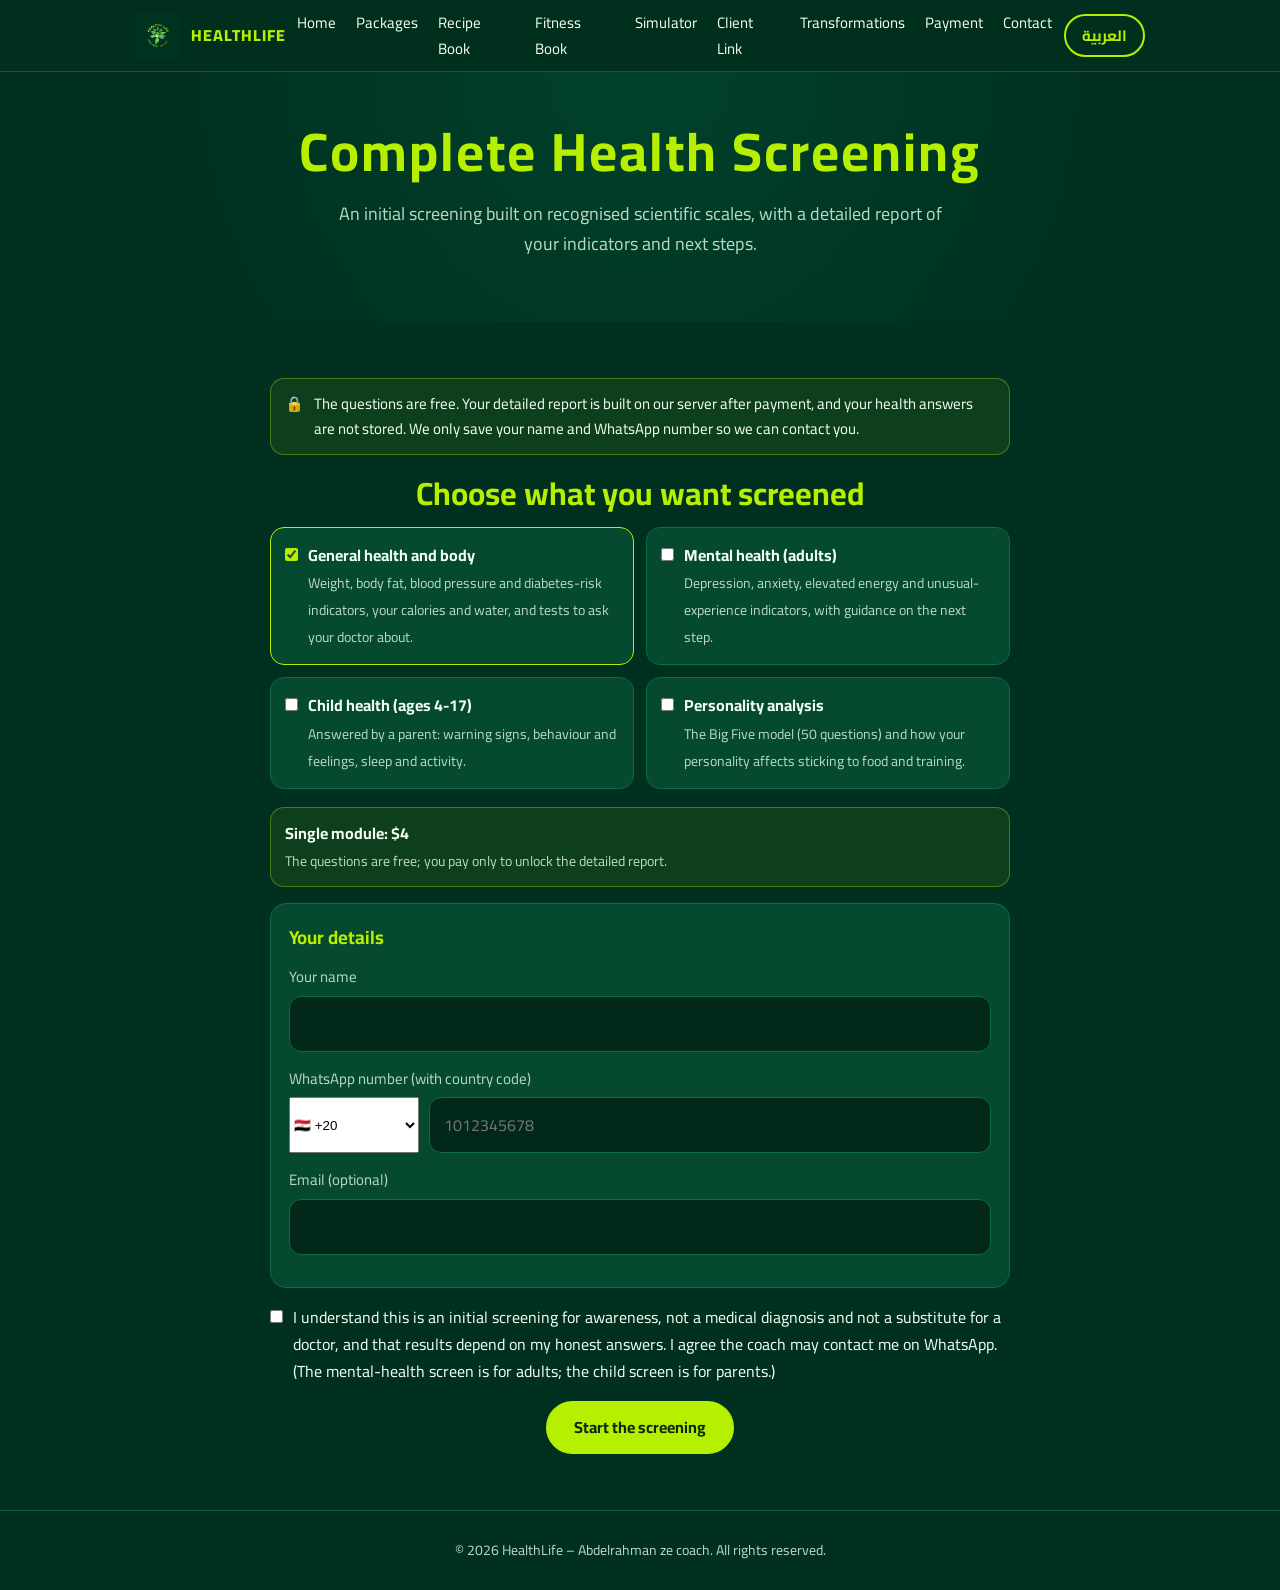
==== assessment.html @ 48ee7cc1 "Add files via upload" ====
<!DOCTYPE html>
<html lang="ar" dir="rtl">
<head>
<meta charset="utf-8">
<meta name="viewport" content="width=device-width, initial-scale=1">
<title>الفحص الصحي الشامل | HealthLife</title>
<meta name="description" content="فحص صحي مبدئي مبني على مقاييس علمية: الجسم، الصحة النفسية، صحة الأطفال، وتحليل الشخصية، مع تقرير مفصل.">
<link rel="icon" href="logo.png">
<link rel="preconnect" href="https://fonts.googleapis.com">
<link href="https://fonts.googleapis.com/css2?family=Cairo:wght@400;600;700;800&display=swap" rel="stylesheet">
<link rel="stylesheet" href="style.css?v=3">
<style>
[hidden]{display:none!important}
.as{max-width:780px;margin:0 auto;font-family:'Cairo',sans-serif}
.as h2{margin:0 0 6px;color:var(--lime)}
.as .priv{display:flex;gap:10px;align-items:flex-start;background:rgba(182,240,0,.08);border:1px solid rgba(182,240,0,.35);border-radius:14px;padding:12px 14px;margin:0 0 18px;font-size:15px}
.mods{display:grid;grid-template-columns:1fr 1fr;gap:12px;margin:12px 0 18px}
@media(max-width:600px){.mods{grid-template-columns:1fr}}
.mod{display:flex;gap:10px;align-items:flex-start;padding:14px;border:1px solid var(--line);border-radius:14px;background:var(--card);cursor:pointer}
.mod input{margin-top:6px;width:auto;accent-color:var(--lime)}
.mod.on{border-color:var(--lime)}
.mod b{display:block;color:var(--text)}.mod span{color:var(--muted);font-size:14px}
.gate{background:var(--card);border:1px solid var(--line);border-radius:16px;padding:18px;margin:0 0 16px}
.gate .field{margin:0 0 14px;width:100%;max-width:none}
.phone{display:grid;grid-template-columns:130px 1fr;gap:10px;direction:ltr}
.msg{margin:14px 0;padding:12px 14px;border-radius:12px;background:#4a1d1d;border:1px solid #a33;color:#ffd7d7}
.prog{height:8px;background:var(--line);border-radius:999px;overflow:hidden;margin:0 0 8px}.prog i{display:block;height:100%;width:0;background:var(--lime);transition:width .3s}
#stepNo{color:var(--muted);font-size:14px;margin-bottom:12px}
.note2{color:var(--muted);margin:0 0 14px}
.q{margin:0 0 18px}.ql{font-weight:700;margin-bottom:8px}
.q input[type=number]{width:100%;max-width:320px}
.opts{display:flex;flex-direction:column;gap:8px}.opts.compact{flex-direction:row;flex-wrap:wrap}
.opt{display:flex;gap:10px;align-items:center;padding:11px 14px;border:1px solid var(--line);border-radius:12px;background:var(--card);cursor:pointer}
.compact .opt{flex:1;min-width:130px}
.opt input{width:auto;accent-color:var(--lime)}.opt.on{border-color:var(--lime);color:var(--lime)}
.alert{position:sticky;top:0;z-index:20;background:#7a1010;border:2px solid #ff5a5a;color:#fff;border-radius:12px;padding:10px 14px;margin:0 0 14px}
.alert p{margin:4px 0}
.btns{display:flex;gap:10px;flex-wrap:wrap;margin-top:16px}
#report{margin-top:10px}.rtop h2{font-size:26px}.meta{color:var(--muted)}
.sums{display:grid;grid-template-columns:repeat(auto-fit,minmax(220px,1fr));gap:10px;margin:14px 0}
.sc{background:var(--card);border:1px solid var(--line);border-radius:12px;padding:12px;display:flex;flex-direction:column;gap:8px}
.chip{display:inline-block;padding:4px 12px;border-radius:999px;font-weight:800;font-size:13px;color:#06210f}
.chip.ok{background:#3fbf4a}.chip.watch{background:#f5c542}.chip.soon{background:#ff9f43}.chip.urgent{background:#ff5a5a;color:#fff}.chip.emergency{background:#b00020;color:#fff}
.rsec{background:var(--card);border:1px solid var(--line);border-radius:16px;padding:18px;margin:16px 0}
.rh{display:flex;justify-content:space-between;align-items:center;gap:10px;flex-wrap:wrap;margin-bottom:10px}.rh h3{margin:0;color:var(--lime)}
.rt{width:100%;border-collapse:collapse}.rt td{padding:10px 8px;border-bottom:1px solid var(--line);vertical-align:top}
.rl{width:38%;color:var(--muted)}.rv{font-weight:700}.rs{font-weight:400;color:var(--muted);font-size:13px;margin-top:2px}
.tip{background:rgba(182,240,0,.07);border-inline-start:4px solid var(--lime);border-radius:8px;padding:10px 14px;margin:12px 0}.tip.warn{background:rgba(255,159,67,.1);border-color:#ff9f43}
.alert2{background:#7a1010;border:2px solid #ff5a5a;color:#fff;border-radius:12px;padding:14px;margin:12px 0}.alert2.u{background:#6b3a00;border-color:#ff9f43}
.rsec ul{padding-inline-start:20px;margin:6px 0}.rsec h4{margin:14px 0 4px}
.trait{margin:14px 0}.tr1{display:flex;justify-content:space-between}.bar{height:10px;background:var(--line);border-radius:999px;overflow:hidden;margin:6px 0}.bar i{display:block;height:100%;background:var(--lime)}
.refs{margin-top:12px;font-size:13px;color:var(--muted)}.refs ol{direction:ltr;text-align:left}.price{font-size:22px;color:var(--lime)}.pricebox{background:rgba(182,240,0,.08);border:1px solid rgba(182,240,0,.35);border-radius:14px;padding:12px 14px;margin:0 0 16px}.pricebox span{color:var(--muted);font-size:14px}.refs summary{cursor:pointer}
@media print{header,footer,.noprint,.hero,#intro,#wiz,#lock,#wait{display:none!important}body{background:#fff;color:#000}.rsec,.sc{background:#fff;border-color:#bbb;color:#000}.rh h3,.rtop h2{color:#0b7a55}.rs,.meta,.rl{color:#333}.refs{color:#333}.refs[open],.refs{display:block}.refs ol{display:block}.tip{background:#f3faf7}.alert2{background:#fff;color:#900;border-color:#900}}
</style>
</head>
<body data-page="assess">

<header>
  <nav>
    <a class="brand" href="index.html"><img src="logo.png" alt="HealthLife logo" onerror="this.style.display='none'">HEALTHLIFE</a>
    <ul>
      <li><a href="index.html" data-i18n="nav_home">Home</a></li>
      <li><a href="index.html#packages" data-i18n="nav_packages">Packages</a></li>
      <li><a href="book.html" data-i18n="nav_book">Recipe Book</a></li>
      <li><a href="fitness.html" data-i18n="nav_fitness">Fitness Book</a></li>
      <li><a href="simulator.html" data-i18n="nav_sim">Simulator</a></li>
      <li><a href="simlink.html" data-i18n="nav_coach">Client Link</a></li>
      <li><a href="transformations.html" data-i18n="nav_results">Transformations</a></li>
      <li><a href="payment.html" data-i18n="nav_pay">Payment</a></li>
      <li><a href="index.html#contact" data-i18n="nav_contact">Contact</a></li>
    </ul>
    <button class="lang" id="langBtn" type="button" aria-label="Change language">العربية</button>
  </nav>
</header>

<div class="hero page-hero">
  <h1 data-u="hero_h"></h1>
  <p data-u="hero_p"></p>
</div>

<section>
  <div class="wrap as" id="as" dir="rtl">
    <div id="wait" class="gate" hidden><p id="waitMsg"></p></div>
    <div id="lock" hidden></div>

    <div id="alert" class="alert" hidden></div>

    <div id="intro">
      <div class="priv"><span>🔒</span><span data-u="priv"></span></div>
      <div id="paidNote" class="priv" hidden></div>
      <h2 data-u="pick"></h2>
      <div class="mods">
        <label class="mod on"><input type="checkbox" value="body" checked><div><b data-u="m_body"></b><span data-u="m_body_d"></span></div></label>
        <label class="mod"><input type="checkbox" value="psych"><div><b data-u="m_psych"></b><span data-u="m_psych_d"></span></div></label>
        <label class="mod"><input type="checkbox" value="child"><div><b data-u="m_child"></b><span data-u="m_child_d"></span></div></label>
        <label class="mod"><input type="checkbox" value="pers"><div><b data-u="m_pers"></b><span data-u="m_pers_d"></span></div></label>
      </div>

      <div id="priceLine" class="pricebox"></div>

      <div id="gate" class="gate">
        <h3 style="margin:0 0 10px;color:var(--lime)" data-u="data"></h3>
        <div class="field"><label for="gName" data-u="name"></label><input id="gName" type="text" maxlength="60" autocomplete="name"></div>
        <div class="field"><label for="gPhone" data-u="phone"></label>
          <div class="phone" id="phoneBox"><select id="gCc"><option value="20">🇪🇬 +20</option><option value="966">🇸🇦 +966</option><option value="971">🇦🇪 +971</option><option value="965">🇰🇼 +965</option><option value="974">🇶🇦 +974</option><option value="973">🇧🇭 +973</option><option value="968">🇴🇲 +968</option><option value="962">🇯🇴 +962</option><option value="961">🇱🇧 +961</option><option value="964">🇮🇶 +964</option><option value="218">🇱🇾 +218</option><option value="249">🇸🇩 +249</option><option value="213">🇩🇿 +213</option><option value="212">🇲🇦 +212</option><option value="216">🇹🇳 +216</option><option value="44">🇬🇧 +44</option><option value="49">🇩🇪 +49</option><option value="1">🇺🇸 +1</option></select>
          <input id="gPhone" type="tel" inputmode="tel" placeholder="1012345678"></div></div>
        <div class="field"><label for="gEmail" data-u="email"></label><input id="gEmail" type="email" dir="ltr"></div>
      </div>

      <label style="display:flex;gap:10px;align-items:flex-start;margin:0 0 16px;cursor:pointer"><input type="checkbox" id="agree" style="margin-top:6px;width:auto"><span data-u="agree"></span></label>
      <div class="btns"><button class="btn primary" id="start" type="button" data-u="start"></button></div>
      <div id="gErr" class="msg" hidden></div>
    </div>

    <div id="wiz" hidden>
      <div class="prog"><i id="prog"></i></div><div id="stepNo"></div>
      <div id="stepBody"></div>
      <div id="err" class="msg" hidden></div>
      <div class="btns"><button class="btn ghost" id="back" type="button" data-u="back"></button><button class="btn primary" id="next" type="button" data-u="next"></button></div>
    </div>

    <div id="report" hidden></div>
  </div>
</section>

<footer>© <span id="yr"></span> HealthLife – Abdelrahman ze coach. <span data-i18n="rights">All rights reserved.</span></footer>

<script src="site.js"></script>
<script src="assess_core.js?v=2"></script>
<script src="assess_data.js?v=2"></script>
<script src="assess_page.js?v=2"></script>
</body>
</html>
---- style.css ----
:root{
  --bg:#00301f; --bg2:#00422b; --card:#05492f; --lime:#b6f000; --green:#3fbf4a;
  --text:#f2fff0; --muted:#b9d8c2; --line:#0d6b45;
}
*{box-sizing:border-box;margin:0;padding:0}
html{scroll-behavior:smooth}
body{font-family:"Cairo",system-ui,-apple-system,"Segoe UI",Roboto,Arial,sans-serif;background:var(--bg);color:var(--text);line-height:1.7}
a{color:inherit;text-decoration:none}
img{max-width:100%;display:block}
.wrap{max-width:1050px;margin:0 auto;padding:0 20px}

/* header */
header{position:sticky;top:0;z-index:10;background:rgba(0,48,31,.95);backdrop-filter:blur(6px);border-bottom:1px solid #0a5a3a}
nav{display:flex;align-items:center;justify-content:space-between;gap:12px;padding:10px 20px;max-width:1050px;margin:0 auto}
.brand{display:flex;align-items:center;gap:10px;font-weight:800;letter-spacing:1px;color:var(--lime)}
.brand img{width:46px;height:46px;object-fit:contain}
nav ul{display:flex;gap:20px;list-style:none;font-size:15px}
nav ul a:hover,nav ul a.active{color:var(--lime)}
.lang{background:transparent;color:var(--lime);border:2px solid var(--lime);border-radius:999px;padding:5px 16px;font-weight:700;cursor:pointer;font-family:inherit;font-size:15px}
.lang:hover{background:rgba(182,240,0,.12)}

/* hero */
.hero{text-align:center;padding:60px 20px 50px;background:radial-gradient(circle at 50% 0%,var(--bg2),var(--bg) 70%)}
.hero img{width:230px;max-width:60%;height:auto;margin:0 auto 10px}
.hero h1{font-size:clamp(32px,6vw,54px);color:var(--lime);letter-spacing:2px;line-height:1.2}
.hero p{max-width:640px;margin:14px auto 26px;color:var(--muted);font-size:18px}
.page-hero{padding:48px 20px 36px}

/* buttons */
.btn{display:inline-block;padding:13px 26px;border-radius:999px;font-weight:700;border:2px solid var(--lime);transition:.2s;cursor:pointer;font-size:16px;font-family:inherit;line-height:1.4}
.btn.primary{background:var(--lime);color:#0a2a10}
.btn.primary:hover{background:#d2ff4d}
.btn.ghost{color:var(--lime);background:transparent}
.btn.ghost:hover{background:rgba(182,240,0,.12)}
.btn.wa{background:#25d366;border-color:#25d366;color:#fff}
.btn.wa:hover{background:#1fb458}
.btns{display:flex;gap:12px;justify-content:center;flex-wrap:wrap}

/* sections */
section{padding:56px 0}
.alt{background:var(--bg2)}
h2{text-align:center;font-size:32px;color:var(--lime);margin-bottom:8px;line-height:1.3}
.sub{text-align:center;color:var(--muted);margin-bottom:34px}
.grid{display:grid;gap:20px;grid-template-columns:repeat(auto-fit,minmax(280px,1fr))}
.card{background:var(--card);border:1px solid var(--line);border-radius:18px;padding:28px}
.card h3{color:var(--lime);margin-bottom:8px;font-size:22px}
.card ul{margin-block:12px 0;margin-inline-start:20px;color:var(--muted)}

/* packages */
.plan{text-align:center;position:relative}
.plan .tag{display:inline-block;background:var(--lime);color:#0a2a10;font-weight:800;font-size:12px;padding:3px 12px;border-radius:999px;letter-spacing:1px}
.plan h3{margin-top:12px}
.plan.best{border:2px solid var(--lime);box-shadow:0 0 0 4px rgba(182,240,0,.12),0 14px 34px rgba(0,0,0,.35);background:linear-gradient(180deg,#07593a,var(--card))}
.plan.best .tag{font-size:13px;padding:4px 16px}
.old{color:#ff9a9a;text-decoration:line-through;font-size:22px;direction:ltr}
.price{font-size:54px;font-weight:800;color:var(--lime);line-height:1.1;direction:ltr}
.plan .dur{color:var(--muted);margin-bottom:14px}
.plan ul{text-align:start;display:inline-block;margin:12px 0 22px 0;list-style:none}
.plan li::before{content:"✔ ";color:var(--green)}
.plan li{color:var(--text);margin:6px 0}
.plan .btns{flex-direction:column;align-items:stretch}
.why{max-width:820px;margin:32px auto 0;background:rgba(182,240,0,.08);border:1px dashed var(--lime);border-radius:18px;padding:22px 26px;text-align:center}
.why h3{color:var(--lime);margin-bottom:6px;font-size:22px}
.why p{color:var(--text)}
.why .big{font-size:42px;font-weight:800;color:var(--lime);line-height:1.1;direction:ltr;display:inline-block}
.fine{color:var(--muted);font-size:13px;margin-top:10px}

/* reviews */
.rv-card{display:flex;flex-direction:column;gap:14px}
.rv-card .stars{color:var(--lime);letter-spacing:3px;font-size:18px;direction:ltr;text-align:start}
.rv-card blockquote{font-size:17px;line-height:1.8;color:var(--text)}
.rv-card .who{color:var(--muted);font-size:14px;margin-top:auto}
.rv-card .who b{color:var(--lime)}
.rv-more{text-align:center;margin-top:28px}

/* gallery */
.gallery{display:grid;gap:18px;grid-template-columns:repeat(auto-fit,minmax(300px,1fr))}
.shot{background:var(--card);border:1px solid var(--line);border-radius:18px;overflow:hidden;cursor:zoom-in;padding:0;color:inherit;font-family:inherit;text-align:start}
.shot img{width:100%;height:auto;aspect-ratio:1/1;object-fit:cover;object-position:top;transition:transform .3s}
.shot:hover img{transform:scale(1.03)}
.shot .cap{display:block;padding:12px 16px;font-size:14px;color:var(--muted)}
.shot .cap b{color:var(--lime)}
.preview{display:grid;gap:14px;grid-template-columns:repeat(auto-fit,minmax(200px,1fr))}
.preview a{border-radius:14px;overflow:hidden;border:1px solid var(--line);display:block}
.preview img{width:100%;aspect-ratio:1/1;object-fit:cover;object-position:top}
.lightbox{position:fixed;inset:0;background:rgba(0,10,5,.92);display:none;align-items:center;justify-content:center;z-index:50;padding:20px;cursor:zoom-out}
.lightbox.open{display:flex}
.lightbox img{max-height:92vh;max-width:96vw;width:auto;height:auto;border-radius:10px}
.privacy{text-align:center;color:var(--muted);font-size:14px;margin-top:22px}

/* story */
.story{max-width:760px;margin:0 auto}
.story p{color:var(--text);font-size:18px;margin-bottom:18px}
.steps{display:grid;gap:18px;grid-template-columns:repeat(auto-fit,minmax(220px,1fr));margin-top:30px;counter-reset:s}
.step{background:var(--card);border:1px solid var(--line);border-radius:18px;padding:22px;counter-increment:s}
.step::before{content:counter(s);display:flex;align-items:center;justify-content:center;width:38px;height:38px;border-radius:50%;background:var(--lime);color:#0a2a10;font-weight:800;margin-bottom:10px;direction:ltr}
.step h3{color:var(--lime);font-size:19px;margin-bottom:4px}
.step p{color:var(--muted);font-size:15px;margin:0}
.cta{text-align:center}

/* payment */
.bank{max-width:640px;margin:0 auto}
.row{display:flex;justify-content:space-between;align-items:center;gap:12px;flex-wrap:wrap;padding:14px 0;border-bottom:1px dashed #1b7a52}
.row:last-of-type{border-bottom:none}
.row b{color:var(--muted);font-weight:600}
.row code{font-size:17px;color:var(--lime);word-break:break-all;direction:ltr;unicode-bidi:isolate;font-family:ui-monospace,Menlo,Consolas,monospace}
.copy{background:transparent;color:var(--lime);border:1px solid var(--lime);border-radius:8px;padding:4px 12px;cursor:pointer;font-size:13px;font-family:inherit}
.copy:hover{background:rgba(182,240,0,.12)}
.note{text-align:center;color:var(--muted);font-size:14px;margin-top:16px}
.picker{display:grid;gap:14px;grid-template-columns:repeat(auto-fit,minmax(240px,1fr));max-width:640px;margin:0 auto 26px}
.opt{display:block;cursor:pointer}
.opt input{position:absolute;opacity:0;pointer-events:none}
.opt .box{display:block;background:var(--card);border:2px solid var(--line);border-radius:16px;padding:18px;text-align:center;transition:.2s}
.opt input:checked + .box{border-color:var(--lime);background:#07593a;box-shadow:0 0 0 4px rgba(182,240,0,.14)}
.opt input:focus-visible + .box{outline:2px solid #fff;outline-offset:2px}
.opt .n{display:block;font-weight:700;color:var(--text)}
.opt .p{display:block;font-size:30px;font-weight:800;color:var(--lime);direction:ltr}
.opt .rec{display:inline-block;background:var(--lime);color:#0a2a10;font-size:11px;font-weight:800;padding:1px 10px;border-radius:999px;margin-bottom:4px}
.field{max-width:640px;margin:0 auto 18px}
.field label{display:block;color:var(--muted);margin-bottom:6px;font-size:15px}
.field input{width:100%;padding:12px 14px;border-radius:12px;border:1px solid var(--line);background:#02281a;color:var(--text);font-size:16px;font-family:inherit}
.field input:focus{outline:2px solid var(--lime)}
.list{max-width:640px;margin:26px auto 0;padding-inline-start:22px;color:var(--text)}
.list li{margin:8px 0}
.warn{max-width:640px;margin:22px auto 0;background:rgba(255,154,154,.08);border:1px solid #a85a5a;border-radius:14px;padding:14px 18px;color:#ffd6d6;font-size:15px}

/* contact / footer */
.contact a.item{display:block;text-align:center}
.ltr{direction:ltr;unicode-bidi:isolate;display:inline-block}
footer{text-align:center;padding:28px 20px;color:var(--muted);border-top:1px solid #0a5a3a;font-size:14px}
.wa-float{position:fixed;inset-inline-end:18px;bottom:18px;background:#25d366;color:#fff;width:58px;height:58px;border-radius:50%;display:flex;align-items:center;justify-content:center;box-shadow:0 6px 18px rgba(0,0,0,.4);z-index:20}
.wa-float svg{width:32px;height:32px;fill:#fff}
@media(max-width:480px){
  .row code{font-size:14px;word-break:normal}
  .row{flex-direction:column;align-items:flex-start}
  .row span{display:flex;align-items:center;gap:10px;flex-wrap:nowrap}
  .price{font-size:46px}
}
@media(max-width:760px){
  nav{flex-wrap:wrap;row-gap:4px}
  nav ul{order:3;width:100%;overflow-x:auto;gap:18px;padding-bottom:4px;white-space:nowrap;font-size:14px}
}

/* payment methods */
.pm{max-width:760px;margin:0 auto}
.pm-group{margin-bottom:26px}
.pm-label{display:flex;align-items:center;gap:10px;font-weight:700;margin-bottom:12px}
.pm-label .dot{width:10px;height:10px;border-radius:50%;background:var(--green);flex:none}
.pm-label.soon .dot{background:#f5c542}
.pm-row{display:flex;flex-wrap:wrap;gap:10px}
.pm-pill{padding:10px 18px;border-radius:12px;border:1px solid var(--line);background:var(--card);font-weight:600}
.pm-pill.on{border-color:var(--lime);color:var(--lime)}
.pm-pill.off{opacity:.75;border-style:dashed;color:var(--muted)}
.pm-note{color:var(--muted);font-size:14px;margin-top:10px}

.pm-logos{display:grid;grid-template-columns:repeat(auto-fill,minmax(130px,1fr));gap:16px}
.pm-item{margin:0;text-align:center}
.pm-logo{display:flex;align-items:center;justify-content:center;height:84px;border-radius:14px;padding:12px 16px;border:1px solid rgba(255,255,255,.18);box-shadow:0 4px 14px rgba(0,0,0,.25)}
.pm-logo img{max-width:100%;max-height:100%;width:auto;height:auto;object-fit:contain}
.pm-item figcaption{margin-top:8px;font-size:13px;color:var(--muted)}
[hidden]{display:none!important}

.powered{margin-top:8px;font-size:.85rem;opacity:.85}.powered a{color:var(--lime);font-weight:700}
.field input[type=radio]{width:auto;flex:none;padding:0;margin:0;accent-color:var(--lime,#c6ee0a)}
.field label.ed{display:flex;gap:10px;align-items:center;margin:6px 0;cursor:pointer;color:var(--text,#fff)}
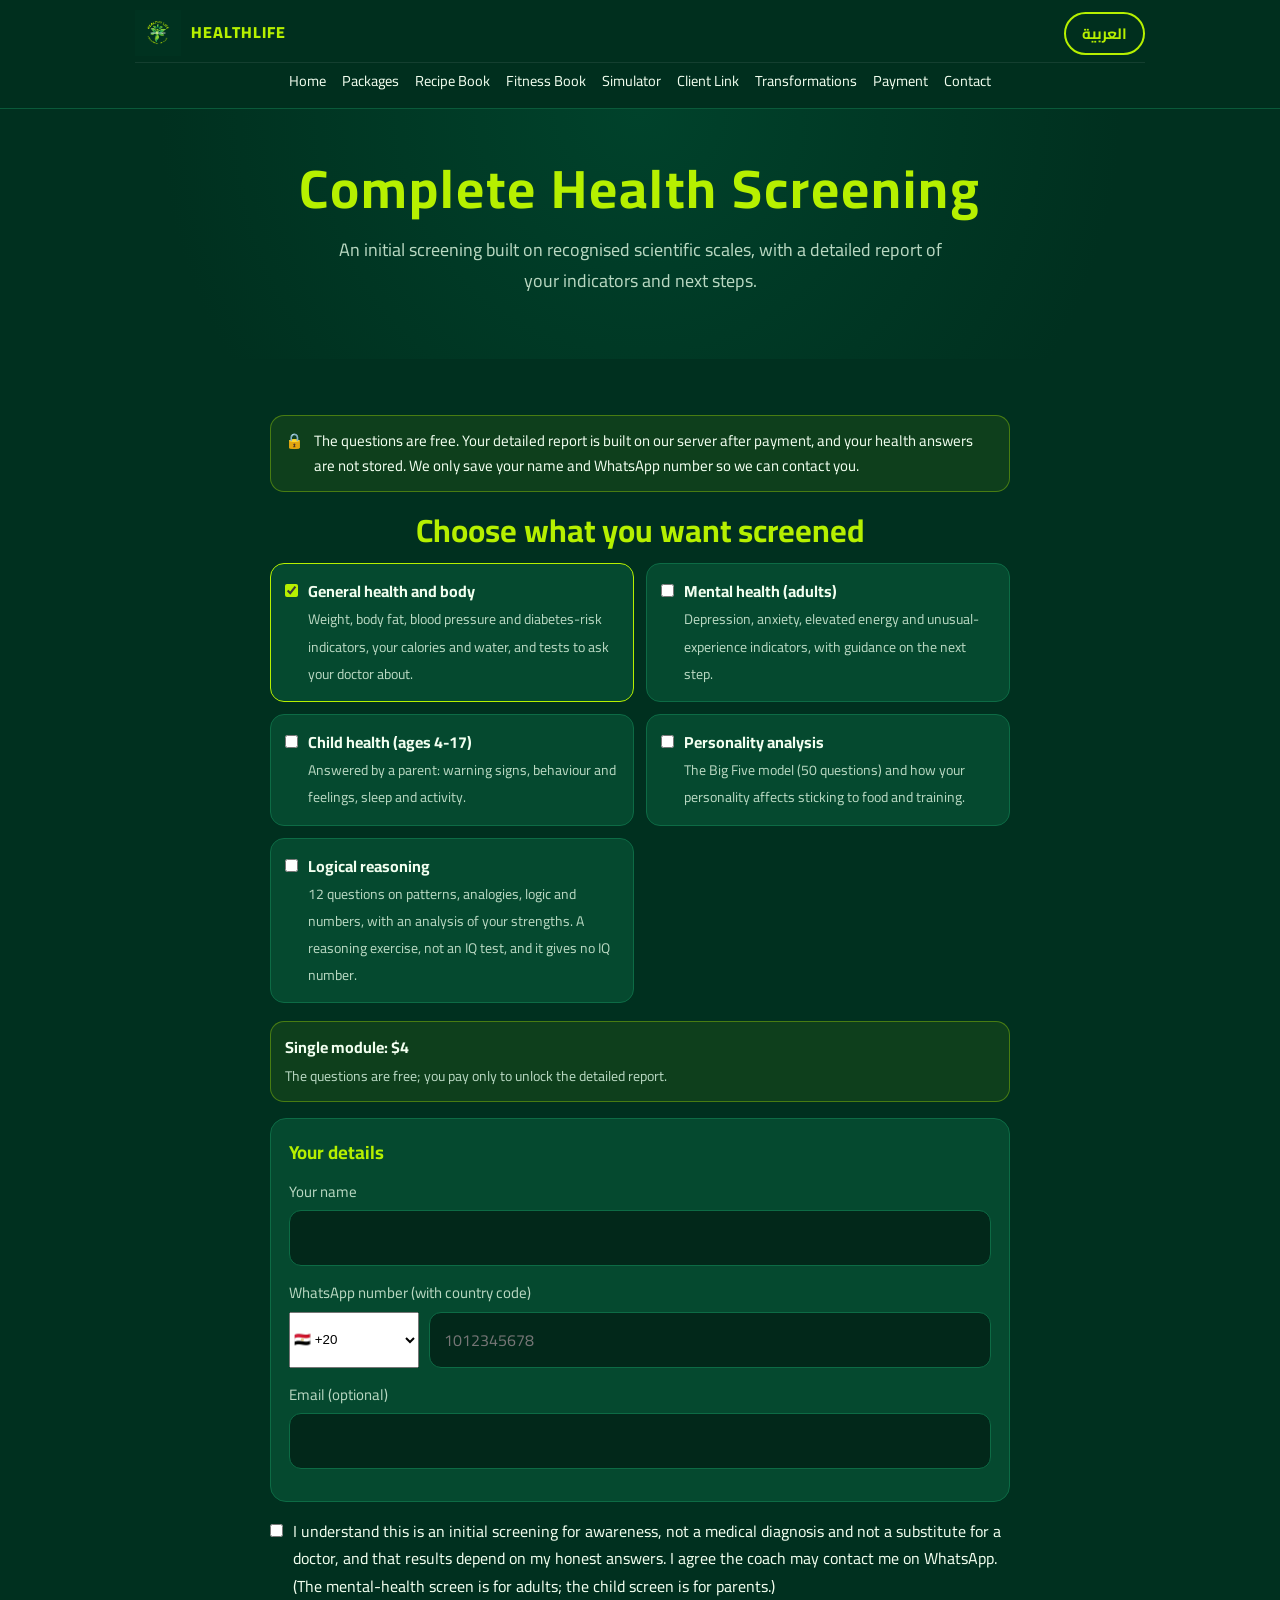
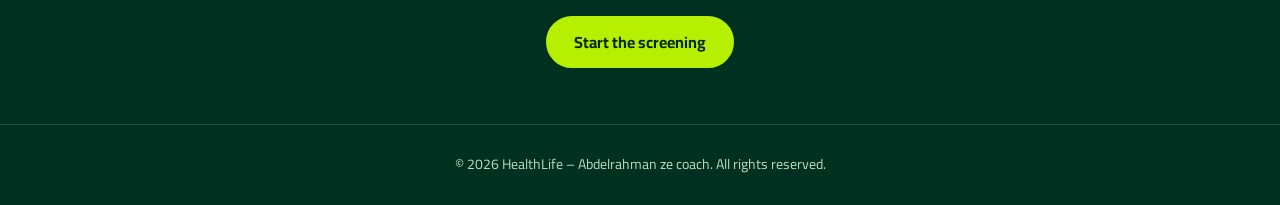
==== commit 10ec3a4f: "Add files via upload" ====
--- a/assessment.html
+++ b/assessment.html
@@ -94,6 +94,7 @@
         <label class="mod"><input type="checkbox" value="psych"><div><b data-u="m_psych"></b><span data-u="m_psych_d"></span></div></label>
         <label class="mod"><input type="checkbox" value="child"><div><b data-u="m_child"></b><span data-u="m_child_d"></span></div></label>
         <label class="mod"><input type="checkbox" value="pers"><div><b data-u="m_pers"></b><span data-u="m_pers_d"></span></div></label>
+      <label class="mod"><input type="checkbox" value="reason"><div><b data-u="m_reason"></b><span data-u="m_reason_d"></span></div></label>
       </div>
 
       <div id="priceLine" class="pricebox"></div>
--- a/style.css
+++ b/style.css
@@ -163,3 +163,22 @@
 .powered{margin-top:8px;font-size:.85rem;opacity:.85}.powered a{color:var(--lime);font-weight:700}
 .field input[type=radio]{width:auto;flex:none;padding:0;margin:0;accent-color:var(--lime,#c6ee0a)}
 .field label.ed{display:flex;gap:10px;align-items:center;margin:6px 0;cursor:pointer;color:var(--text,#fff)}
+
+/* nav: ten links no longer squeeze next to the logo; the menu gets its own centred row on wide screens */
+nav ul li{white-space:nowrap}
+@media (min-width:761px){
+  nav{flex-wrap:wrap;row-gap:6px}
+  nav ul{order:3;width:100%;justify-content:center;flex-wrap:wrap;gap:6px 16px;font-size:14.5px;padding:6px 0 4px;border-top:1px solid rgba(255,255,255,.08)}
+}
+
+/* about section */
+.about-head{max-width:760px;margin:0 auto 26px;text-align:center}
+.eyebrow{display:inline-block;color:var(--lime);font-weight:700;letter-spacing:.08em;text-transform:uppercase;font-size:13px;margin-bottom:8px}
+.about-head .sub{margin-top:12px;line-height:1.8}
+.stats{display:grid;gap:14px;grid-template-columns:repeat(auto-fit,minmax(150px,1fr))}
+.stat{background:var(--card);border:1px solid var(--line);border-radius:16px;padding:20px 12px;text-align:center}
+.stat b{display:block;font-size:30px;color:var(--lime);line-height:1.2}
+.stat span{display:block;margin-top:6px;font-size:14px;color:var(--muted)}
+.cred{margin-top:22px;text-align:center;padding:18px;border:1px dashed rgba(182,240,0,.35);border-radius:16px}
+.cred p{margin:0 0 6px}
+.cred small{color:var(--muted)}
